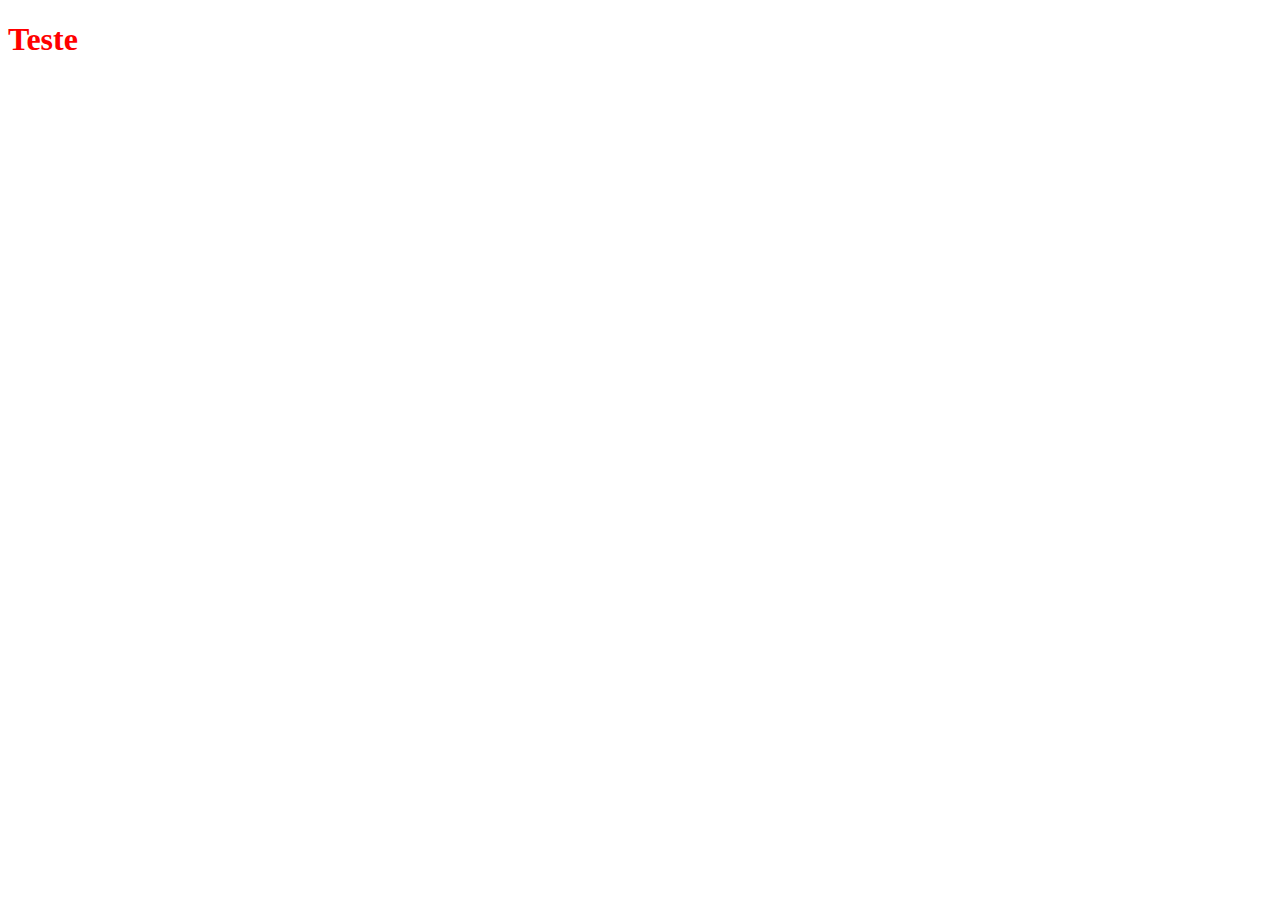
==== 12_BLOG_HTML_SEMANTICO/index.html @ cd589fe7 "28/03" ====
<!DOCTYPE html>
<html lang="pt-br">
<head>
    <meta charset="UTF-8">
    <meta http-equiv="X-UA-Compatible" content="IE=edge">
    <meta name="viewport" content="width=device-width, initial-scale=1.0">
    <title>Blog Semântico</title>
    <link rel="stylesheet" href="css/style.css">
</head>
<body>
    <h1>Teste</h1>
</body>
</html>
---- 12_BLOG_HTML_SEMANTICO/css/style.css ----
h1 {
    color: red;
}
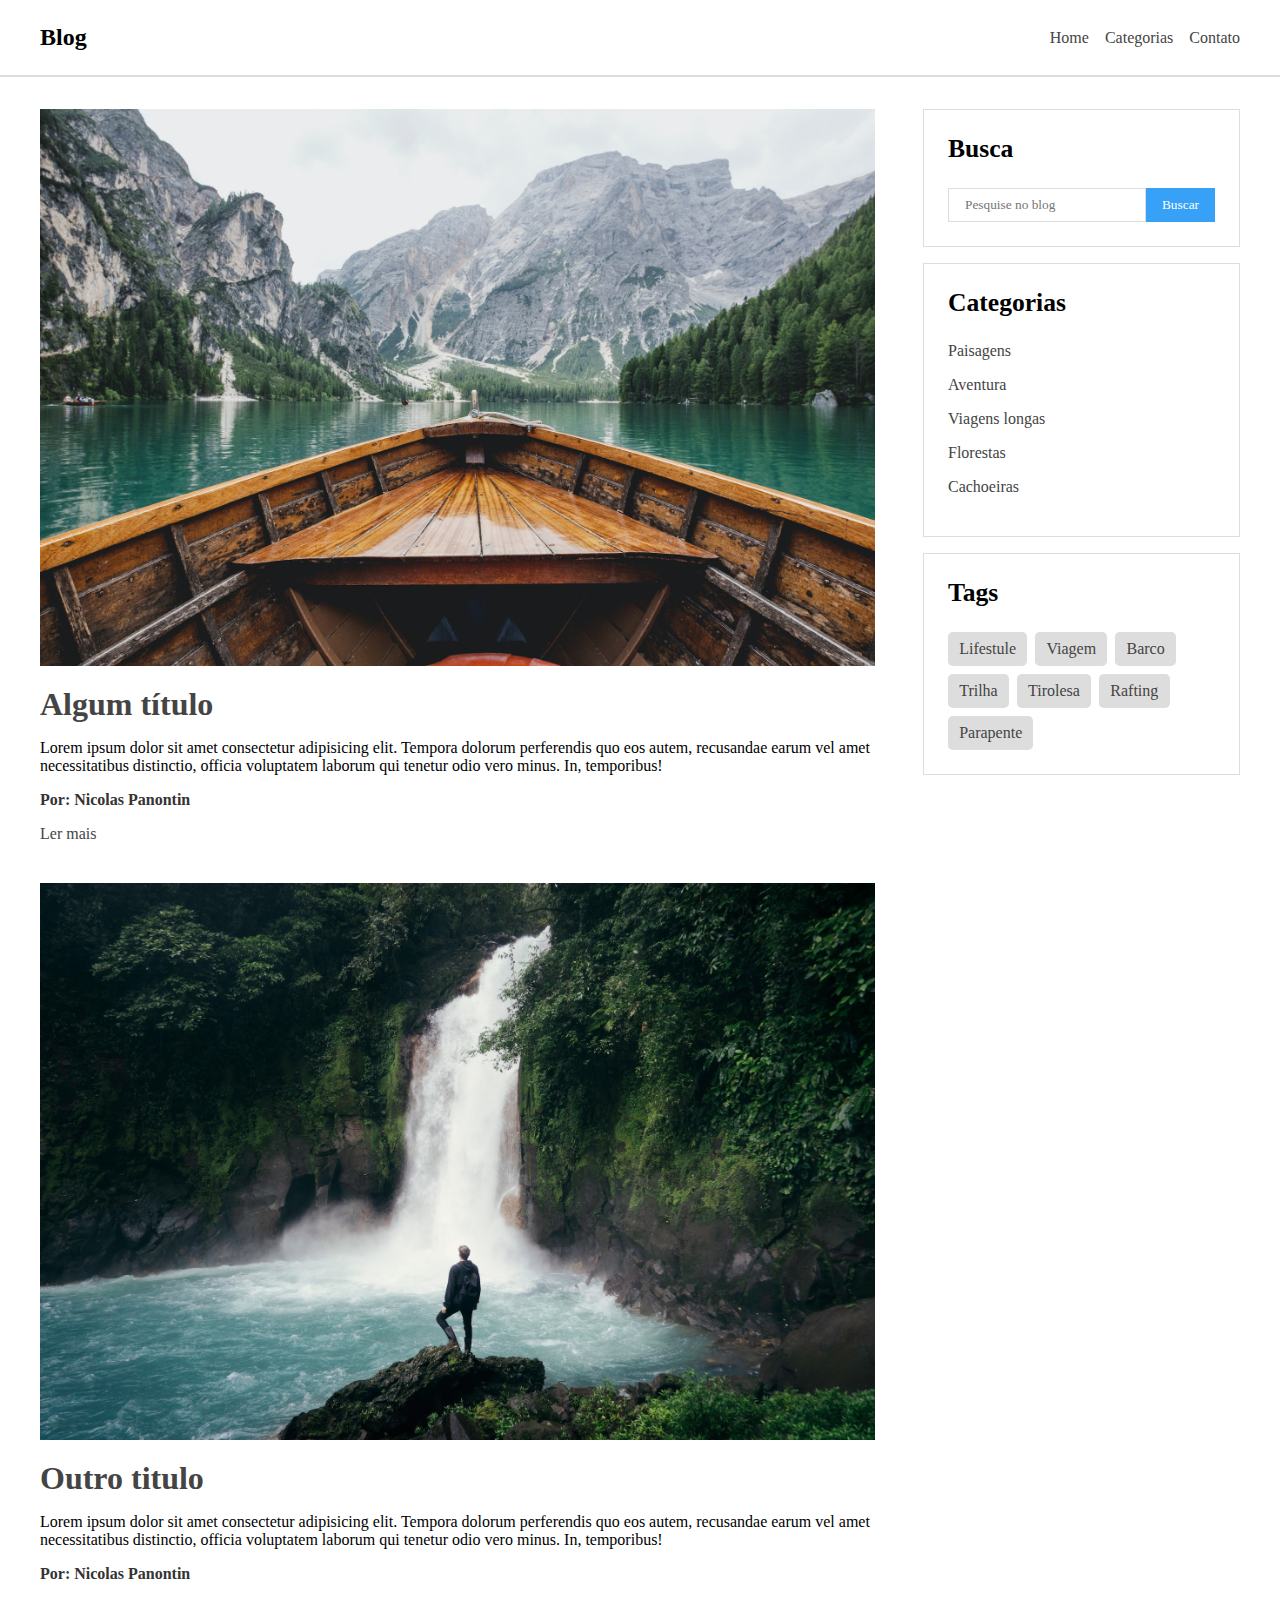
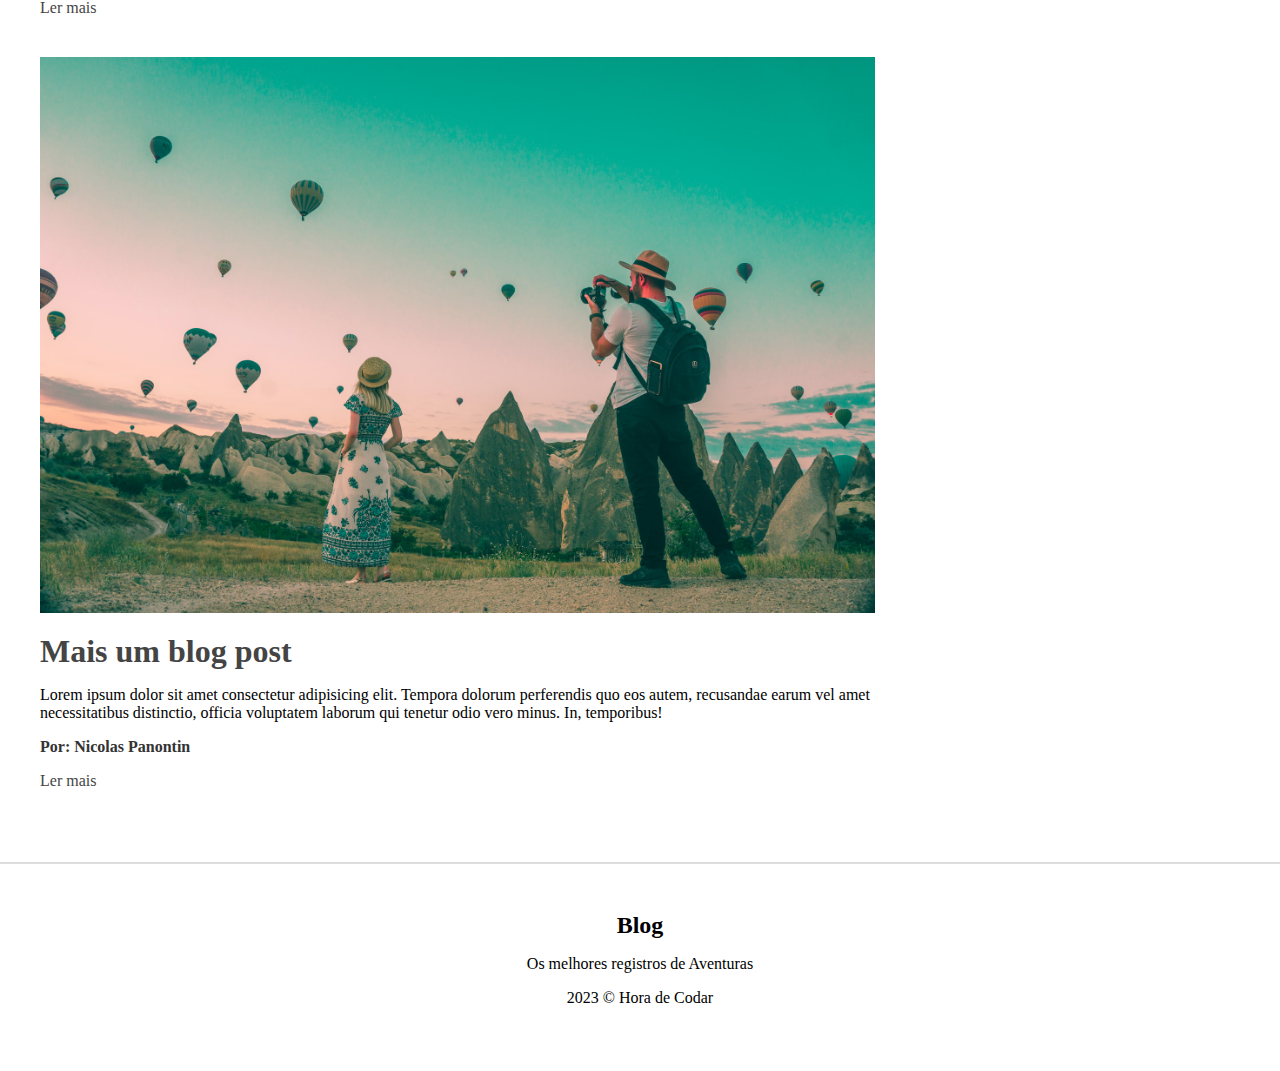
==== commit 8bf4c0e0: "29/03" ====
--- a/12_BLOG_HTML_SEMANTICO/index.html
+++ b/12_BLOG_HTML_SEMANTICO/index.html
@@ -8,6 +8,80 @@
     <link rel="stylesheet" href="css/style.css">
 </head>
 <body>
-    <h1>Teste</h1>
+    <header>
+        <nav id="navbar">
+            <div id="navbar-inner">
+                <h2>Blog</h2>
+                <ul id="nav-links">
+                    <li><a href="#">Home</a></li>
+                    <li><a href="#">Categorias</a></li>
+                    <li><a href="#">Contato</a></li>
+                </ul>
+            </div>
+        </nav>
+    </header>
+    <div class="container">
+        <main id="posts-container">
+            <article class="post">
+                <img src="img/f1.jpg" alt="Passeio de barco">
+                <h3 class="title"><a href="#">Algum título</a></h3>
+                <p class="description">Lorem ipsum dolor sit amet consectetur adipisicing elit. Tempora dolorum perferendis quo eos autem, recusandae earum vel amet necessitatibus distinctio, officia voluptatem laborum qui tenetur odio vero minus. In, temporibus!</p>
+                <p class="author">Por: Nicolas Panontin</p>
+                <a href="#">Ler mais</a>
+            </article>
+            <article class="post">
+                <img src="img/f2.jpg" alt="Cachoeira">
+                <h3 class="title"><a href="#">Outro titulo</a></h3>
+                <p class="description">Lorem ipsum dolor sit amet consectetur adipisicing elit. Tempora dolorum perferendis quo eos autem, recusandae earum vel amet necessitatibus distinctio, officia voluptatem laborum qui tenetur odio vero minus. In, temporibus!</p>
+                <p class="author">Por: Nicolas Panontin</p>
+                <a href="#">Ler mais</a>
+            </article>
+            <article class="post">
+                <img src="img/f3.jpg" alt="Balões">
+                <h3 class="title"><a href="#">Mais um blog post</a></h3>
+                <p class="description">Lorem ipsum dolor sit amet consectetur adipisicing elit. Tempora dolorum perferendis quo eos autem, recusandae earum vel amet necessitatibus distinctio, officia voluptatem laborum qui tenetur odio vero minus. In, temporibus!</p>
+                <p class="author">Por: Nicolas Panontin</p>
+                <a href="#">Ler mais</a>
+            </article>
+        </main>
+        <aside id="sidebar">
+            <section id="search-bar">
+                <h4>Busca</h4>
+                <form>
+                    <input type="text" placeholder="Pesquise no blog">
+                    <input type="submit" value="Buscar">
+                </form>
+            </section>
+            <section id="categories">
+                <h4>Categorias</h4>
+                <nav>
+                    <ul>
+                        <li><a href="#">Paisagens</a></li>
+                        <li><a href="#">Aventura</a></li>
+                        <li><a href="#">Viagens longas</a></li>
+                        <li><a href="#">Florestas</a></li>
+                        <li><a href="#">Cachoeiras</a></li>
+                    </ul>
+                </nav>
+            </section>
+            <section id="tags">
+                <h4>Tags</h4>
+                <div id="tags-container">
+                    <a href="#">Lifestule</a>
+                    <a href="#">Viagem</a>
+                    <a href="#">Barco</a>
+                    <a href="#">Trilha</a>
+                    <a href="#">Tirolesa</a>
+                    <a href="#">Rafting</a>
+                    <a href="#">Parapente</a>
+                </div>
+            </section>
+        </aside>
+    </div>
+    <footer id="footer">
+        <h2>Blog</h2>
+        <p>Os melhores registros de Aventuras</p>
+        <p>2023 &copy; Hora de Codar</p>
+    </footer>
 </body>
 </html>--- a/12_BLOG_HTML_SEMANTICO/css/style.css
+++ b/12_BLOG_HTML_SEMANTICO/css/style.css
@@ -1,3 +1,148 @@
-h1 {
-    color: red;
+/* GERAL */
+/* Geral */
+* {
+    padding: 0;
+    margin: 0;
+    font-family: Georgia;
+  }
+  
+  ul {
+    list-style: none;
+  }
+  
+  a {
+    text-decoration: none;
+    color: #444;
+    transition: 0.4s;
+  }
+  
+  a:hover {
+    color: #37a1f7;
+  }
+  
+  /* Navbar */
+  #navbar {
+    padding: 1.5rem 2.5rem;
+    border-bottom: 2px solid #ddd;
+  }
+  
+  #navbar-inner {
+    display: flex;
+    justify-content: space-between;
+    align-items: center;
+    max-width: 1200px;
+    margin: 0 auto;
+  }
+  
+  #nav-links {
+    display: flex;
+    gap: 1rem;
+  }
+  
+  /* conteúdo principal */
+  .container {
+    display: flex;
+    padding: 2rem 2.5rem;
+    gap: 3rem;
+    max-width: 1200px;
+    margin: 0 auto;
+  }
+  
+  #posts-container {
+    flex: 3 1 0;
+  }
+  
+  .post {
+    margin-bottom: 2.5rem;
+  }
+  
+  .post img {
+    width: 100%;
+    margin-bottom: 1rem;
+  }
+  
+  .title,
+  .description,
+  .author {
+    margin-bottom: 1rem;
+  }
+  
+  .title {
+    font-size: 2rem;
+  }
+  
+  .author {
+    color: #333;
+    font-weight: bold;
+  }
+  
+  /* barra lateral */
+  #sidebar {
+    flex: 1 1 0;
+  }
+  
+  #search-bar,
+  #categories,
+  #tags {
+    padding: 1.5rem;
+    border: 1px solid #ddd;
+    margin-bottom: 1rem;
+  }
+  
+  #search-bar h4,
+  #categories h4,
+  #tags h4 {
+    margin-bottom: 1.5rem;
+    font-size: 1.6rem;
+  }
+  
+  #search-bar form {
+    display: flex;
+  }
+  
+  #search-bar input {
+    padding: 0.5rem 1rem;
+    border: 1px solid #ddd;
+  }
+  
+  #search-bar input[type="submit"] {
+    cursor: pointer;
+    background-color: #37a1f7;
+    color: #fff;
+    border: none;
+}
+
+#categories li {
+    margin-bottom: 1rem;
+}
+
+#tags-container {
+    display: flex;
+    flex-wrap: wrap;
+    gap: 0.5rem;
+}
+
+#tags-container  a{
+    background-color: #ddd;
+    padding: 0.5rem 0.7rem;
+    border-radius: 0.3rem;
+}
+
+/* Rodape */
+#footer {
+    border-top: 2px solid #ddd;
+    padding: 3rem;
+    text-align: center;
+}
+
+#footer h2, 
+#footer p {
+    margin-bottom: 1rem;
+}
+
+/* Reponsivo */
+@media(max-width: 450px) {
+    .container {
+        flex-wrap: wrap;
+    }
 }